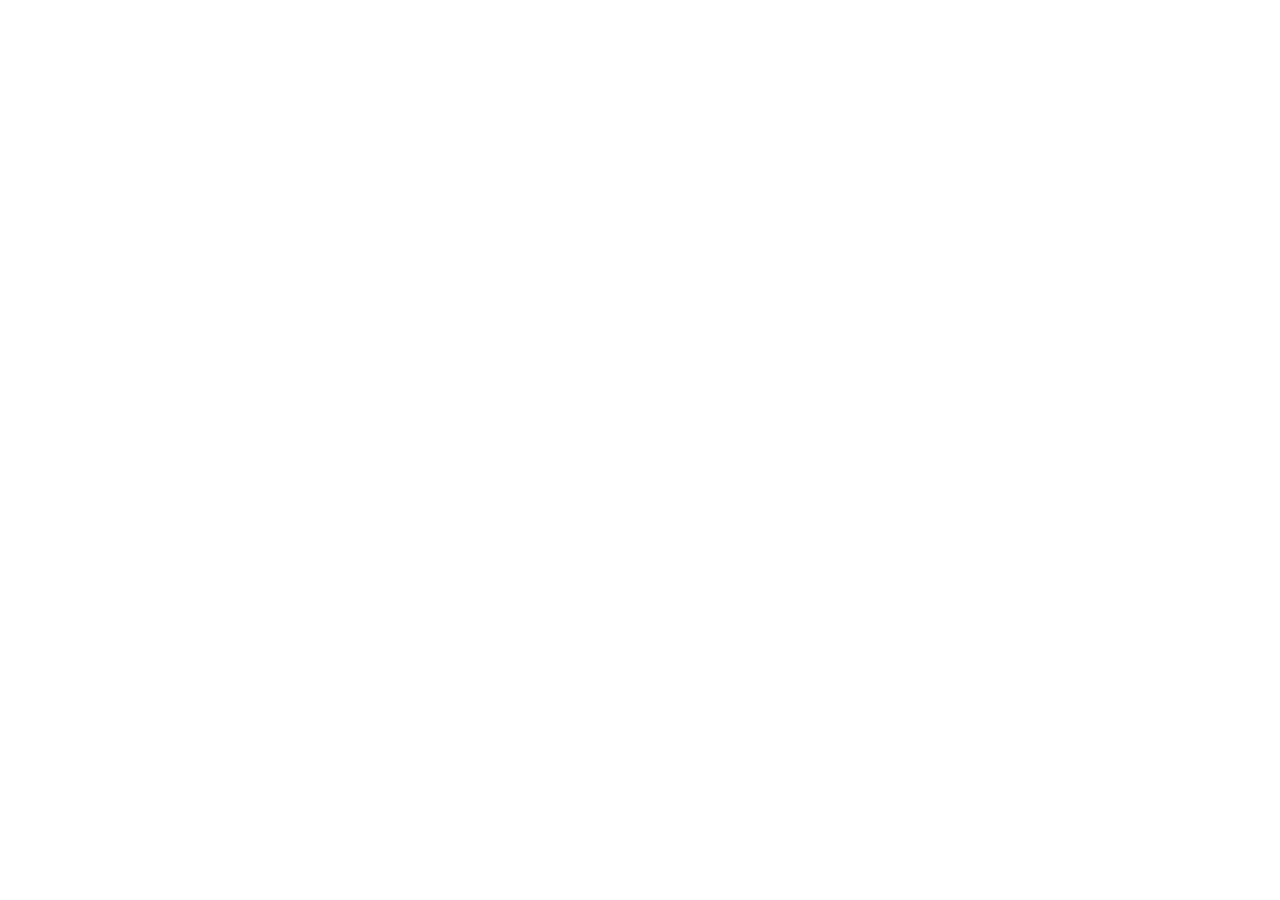
==== about.html @ f9c82084 "Initial commit" ====
<!DOCTYPE html>
<html lang="en">
<head>
    <meta charset="UTF-8">
    <meta name="viewport" content="width=device-width, initial-scale=1.0">
    <title>Document</title>
</head>
<body>

</body>
</html>
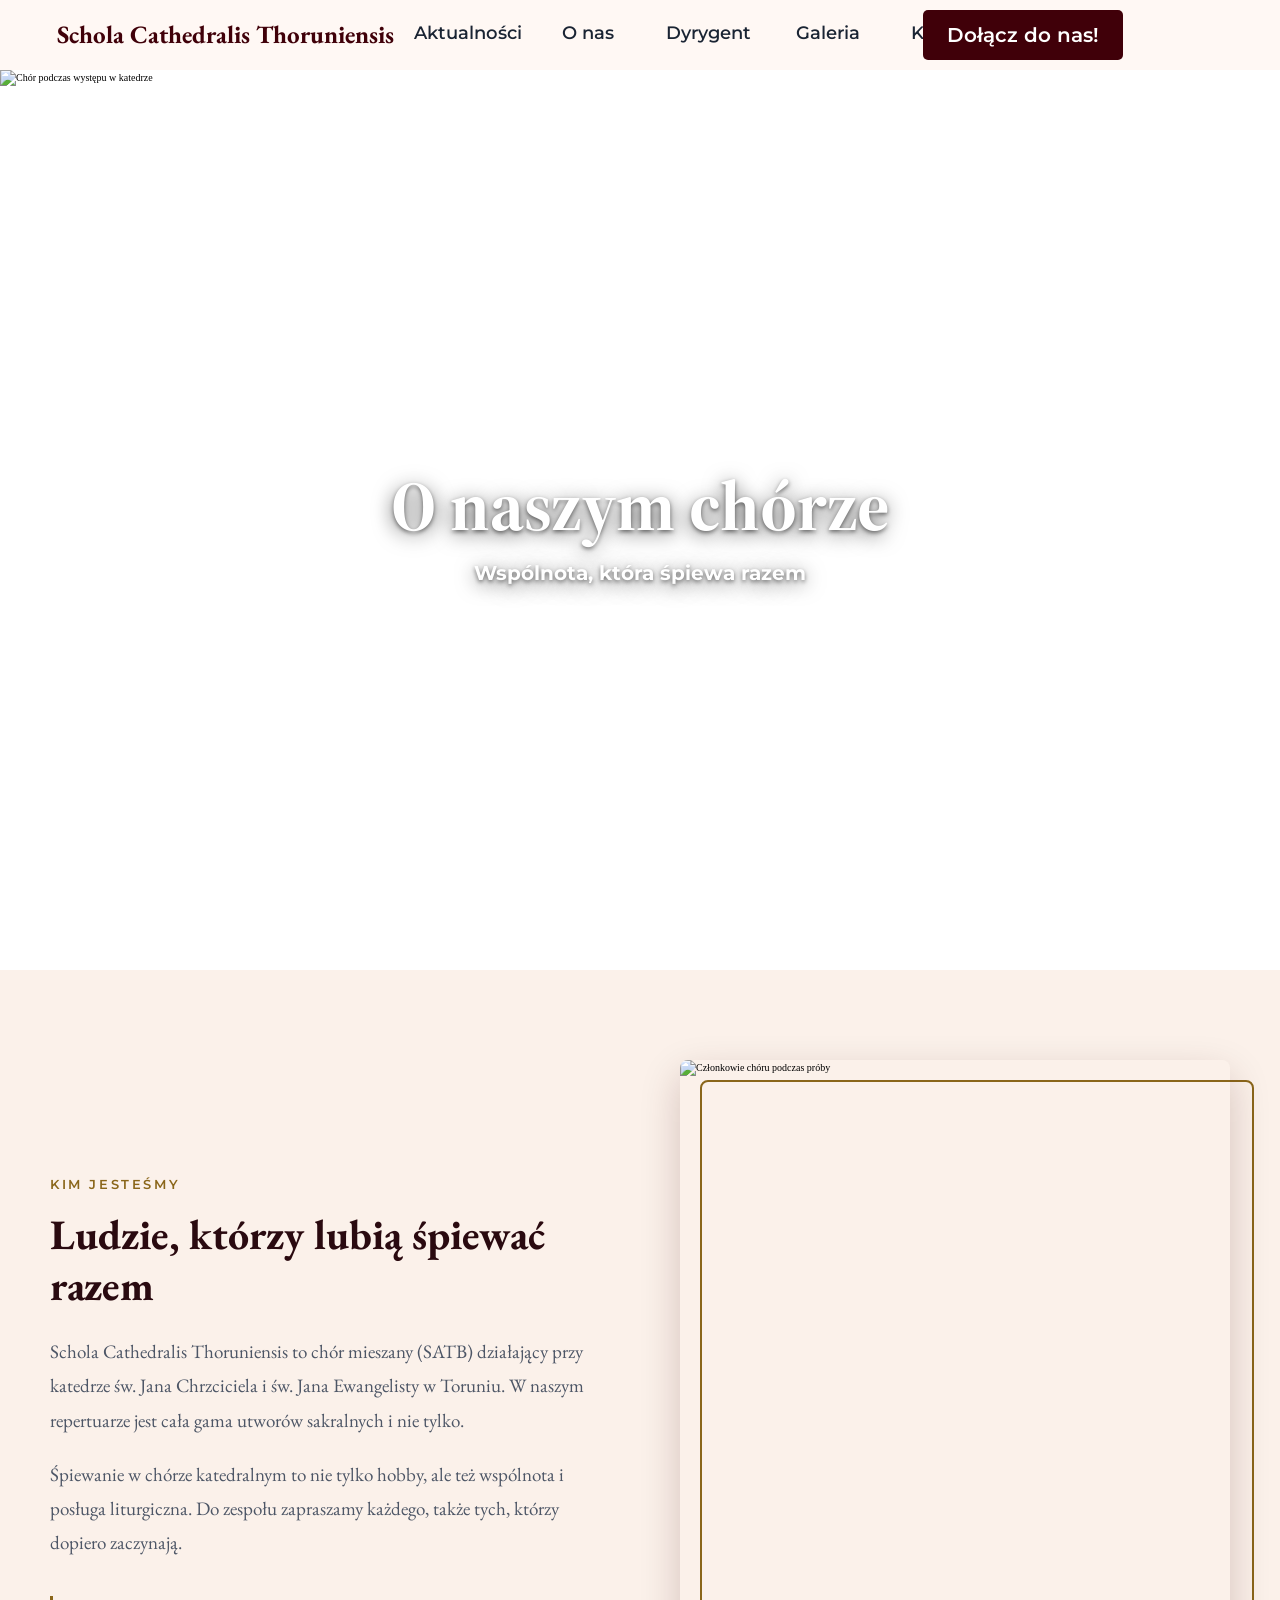
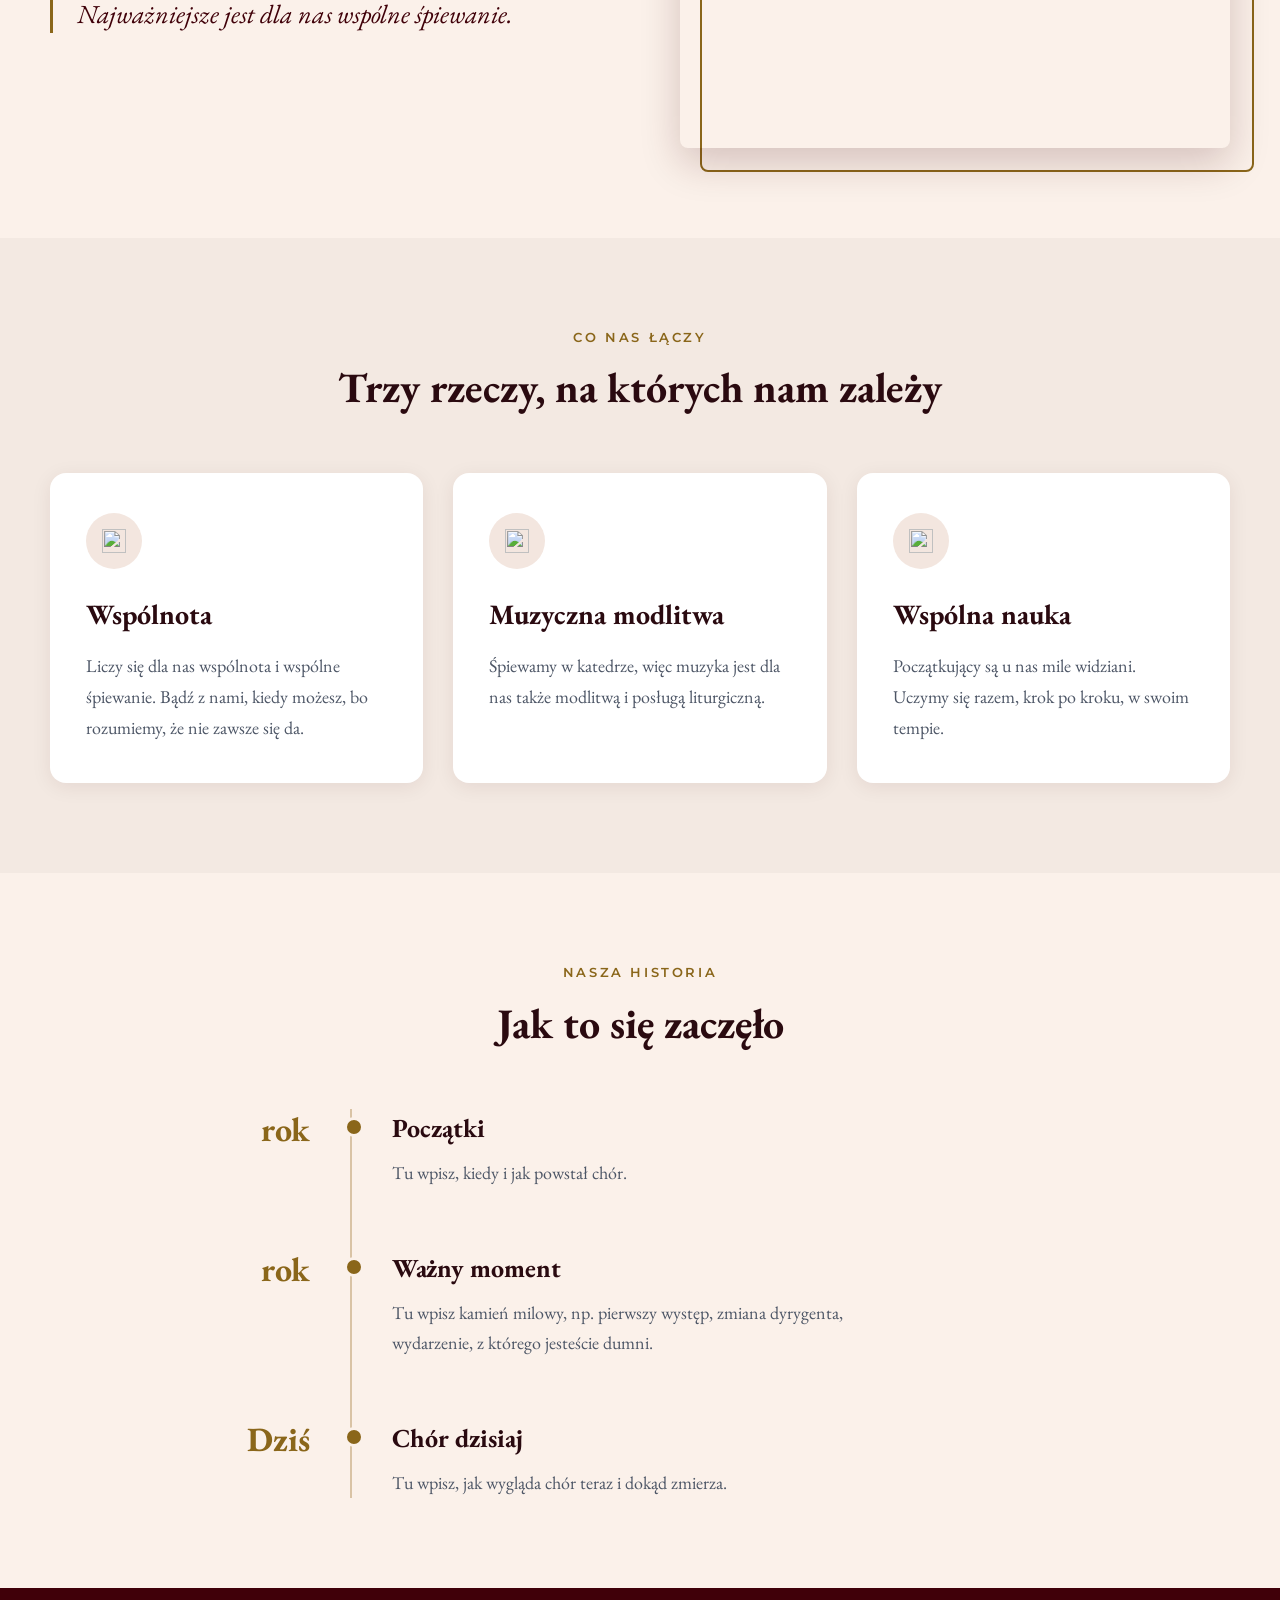
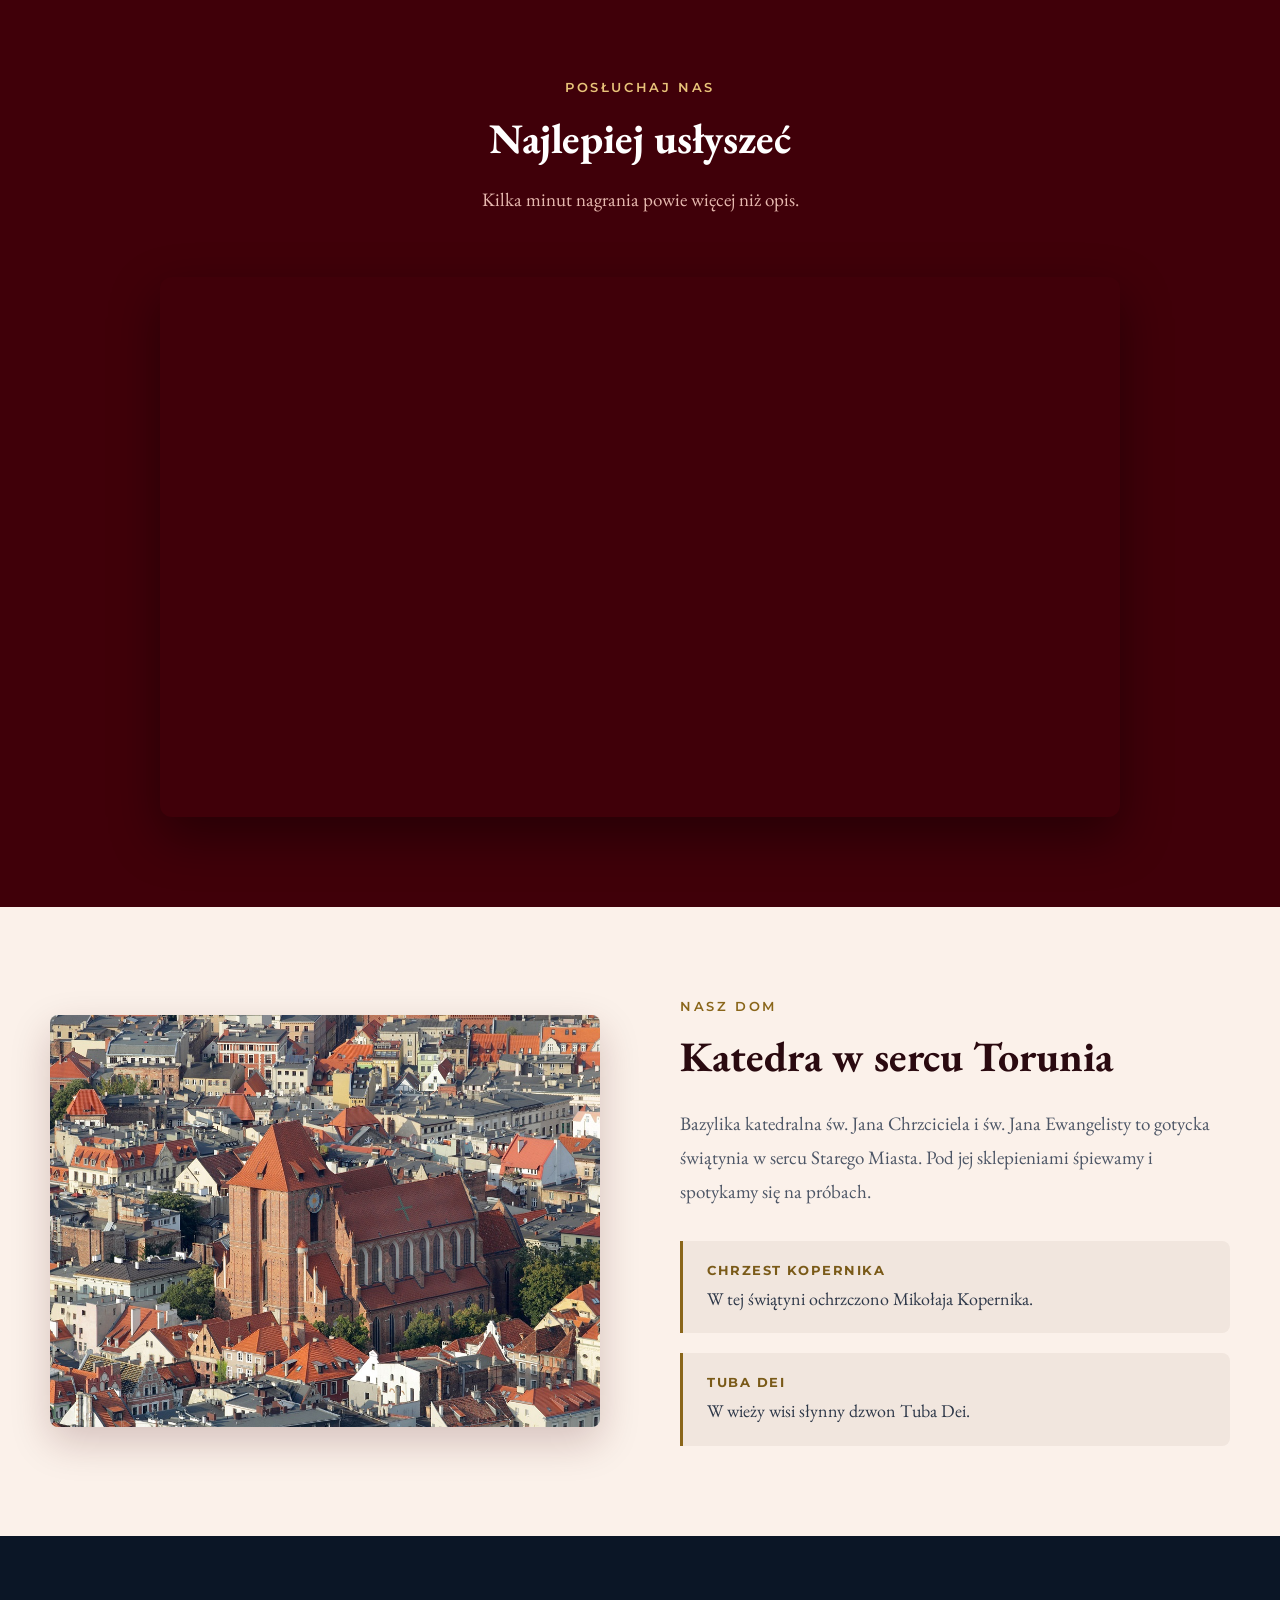
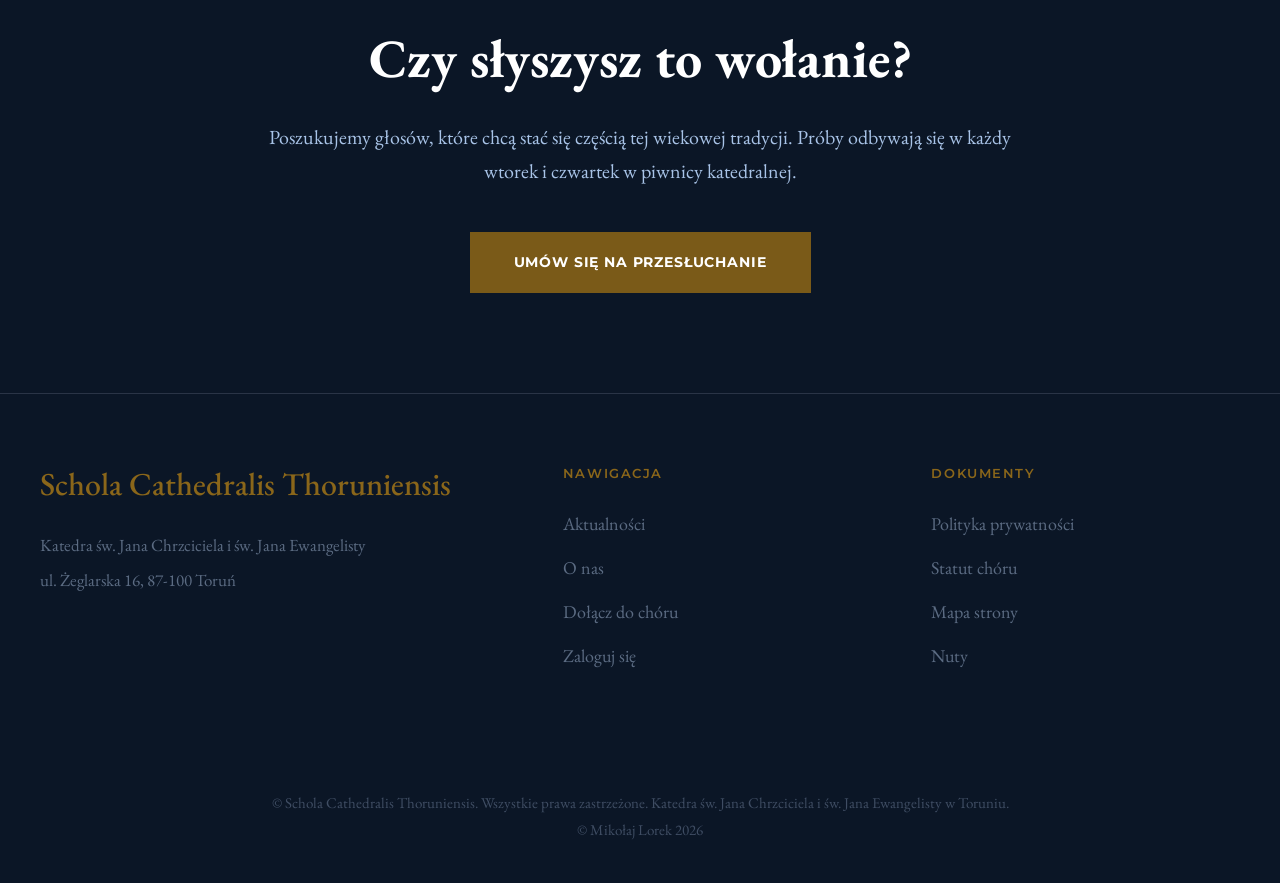
==== commit ccf44e34: "Created a concept for About us subpage" ====
--- a/about.html
+++ b/about.html
@@ -3,9 +3,202 @@
 <head>
     <meta charset="UTF-8">
     <meta name="viewport" content="width=device-width, initial-scale=1.0">
-    <title>Document</title>
+    <title>Chór Schola Cathedralis Thoruniensis - O nas</title>
+    <link rel="preconnect" href="https://fonts.googleapis.com">
+    <link rel="preconnect" href="https://fonts.gstatic.com" crossorigin>
+    <link href="https://fonts.googleapis.com/css2?family=EB+Garamond:ital,wght@0,400..800;1,400..800&display=swap" rel="stylesheet">
+    <link rel="preconnect" href="https://fonts.googleapis.com">
+    <link rel="preconnect" href="https://fonts.gstatic.com" crossorigin>
+    <link href="https://fonts.googleapis.com/css2?family=EB+Garamond:ital,wght@0,400..800;1,400..800&family=Montserrat:ital,wght@0,100..900;1,100..900&display=swap" rel="stylesheet">
+    <link rel="preconnect" href="https://fonts.googleapis.com">
+    <link rel="preconnect" href="https://fonts.gstatic.com" crossorigin>
+    <link href="https://fonts.googleapis.com/css2?family=EB+Garamond:ital,wght@0,400..800;1,400..800&family=Montserrat:ital,wght@0,100..900;1,100..900&family=Source+Serif+4:ital,opsz,wght@0,8..60,200..900;1,8..60,200..900&display=swap" rel="stylesheet">
+    <link rel="stylesheet" href="assets/css/base/reset.css">
+    <link rel="stylesheet" href="assets/css/components/header.css">
+    <link rel="stylesheet" href="assets/css/pages/main.css">
+    <link rel="stylesheet" href="assets/css/layout/container.css">
+    <link rel="stylesheet" href="assets/css/components/footer.css">
+    <link rel="stylesheet" href="assets/css/pages/about.css">
 </head>
 <body>
-
+    <header>
+        <nav>
+            <div class="logo">
+                <h2><a href="index.html">Schola Cathedralis Thoruniensis</a></h2>
+            </div>
+            <button class="burger" aria-label="Otwórz menu" aria-expanded="false" aria-controls="nav-menu">
+                <span></span>
+                <span></span>
+                <span></span>
+            </button>
+            <div class="nav-menu" id="nav-menu">
+                <ul>
+                    <li><a href="aktualnosci.html">Aktualności</a></li>
+                    <li><a href="about.html">O nas</a></li>
+                    <li><a href="dyrygent.html">Dyrygent</a></li>
+                    <li><a href="galeria.html">Galeria</a></li>
+                    <li><a href="kontakt.html">Kontakt</a></li>
+                </ul>
+                <a href="dolacz.html" class="primary">Dołącz do nas!</a>
+            </div>
+        </nav>
+    </header>
+    <main>
+    <!-- HERO: ta sama struktura co .cta na innych podstronach, tylko statyczne zdjęcie (lżejsza strona) -->
+    <section class="cta">
+        <div class="cta-img">
+            <img src="assets/images/o-nas.jpg" alt="Chór podczas występu w katedrze">
+        </div>
+        <div class="hero-title">
+            <h1>O naszym chórze</h1>
+            <h2>Wspólnota, która śpiewa razem</h2>
+        </div>
+    </section>
+
+    <!-- 1. KIM JESTEŚMY -->
+    <section class="choir-intro">
+        <div class="choir-intro-text">
+            <span class="choir-label">Kim jesteśmy</span>
+            <h2 class="choir-title">Ludzie, którzy lubią śpiewać razem</h2>
+            <p>Schola Cathedralis Thoruniensis to chór mieszany (SATB) działający przy katedrze św. Jana Chrzciciela i św. Jana Ewangelisty w Toruniu. W naszym repertuarze jest cała gama utworów sakralnych i nie tylko.</p>
+            <p>Śpiewanie w chórze katedralnym to nie tylko hobby, ale też wspólnota i posługa liturgiczna. Do zespołu zapraszamy każdego, także tych, którzy dopiero zaczynają.</p>
+            <blockquote class="choir-quote">Najważniejsze jest dla nas wspólne śpiewanie.</blockquote>
+        </div>
+        <div class="choir-intro-photo">
+            <img src="assets/images/chor.jpg" alt="Członkowie chóru podczas próby">
+        </div>
+    </section>
+
+    <!-- 2. CO NAS ŁĄCZY -->
+    <section class="choir-values">
+        <div class="choir-header">
+            <span class="choir-label">Co nas łączy</span>
+            <h2 class="choir-title">Trzy rzeczy, na których nam zależy</h2>
+        </div>
+        <div class="choir-values-cards">
+            <article class="choir-value">
+                <div class="choir-value-icon"><img src="#" alt=""></div> <!-- ikona: ludzie -->
+                <h3>Wspólnota</h3>
+                <p>Liczy się dla nas wspólnota i wspólne śpiewanie. Bądź z nami, kiedy możesz, bo rozumiemy, że nie zawsze się da.</p>
+            </article>
+            <article class="choir-value">
+                <div class="choir-value-icon"><img src="#" alt=""></div> <!-- ikona: nuta -->
+                <h3>Muzyczna modlitwa</h3>
+                <p>Śpiewamy w katedrze, więc muzyka jest dla nas także modlitwą i posługą liturgiczną.</p>
+            </article>
+            <article class="choir-value">
+                <div class="choir-value-icon"><img src="#" alt=""></div> <!-- ikona: książka -->
+                <h3>Wspólna nauka</h3>
+                <p>Początkujący są u nas mile widziani. Uczymy się razem, krok po kroku, w swoim tempie.</p>
+            </article>
+        </div>
+    </section>
+
+    <!-- 3. HISTORIA (treść do uzupełnienia z dyrygentem) -->
+    <section class="choir-history">
+        <div class="choir-header">
+            <span class="choir-label">Nasza historia</span>
+            <h2 class="choir-title">Jak to się zaczęło</h2>
+        </div>
+        <div class="choir-timeline">
+            <div class="choir-timeline-item">
+                <span class="choir-timeline-year">rok</span>
+                <div class="choir-timeline-body">
+                    <h3>Początki</h3>
+                    <p>Tu wpisz, kiedy i jak powstał chór.</p>
+                </div>
+            </div>
+            <div class="choir-timeline-item">
+                <span class="choir-timeline-year">rok</span>
+                <div class="choir-timeline-body">
+                    <h3>Ważny moment</h3>
+                    <p>Tu wpisz kamień milowy, np. pierwszy występ, zmiana dyrygenta, wydarzenie, z którego jesteście dumni.</p>
+                </div>
+            </div>
+            <div class="choir-timeline-item">
+                <span class="choir-timeline-year">Dziś</span>
+                <div class="choir-timeline-body">
+                    <h3>Chór dzisiaj</h3>
+                    <p>Tu wpisz, jak wygląda chór teraz i dokąd zmierza.</p>
+                </div>
+            </div>
+        </div>
+    </section>
+
+    <!-- 4. POSŁUCHAJ NAS -->
+    <section class="choir-listen">
+        <div class="choir-header">
+            <span class="choir-label">Posłuchaj nas</span>
+            <h2 class="choir-title">Najlepiej usłyszeć</h2>
+            <p class="choir-lead">Kilka minut nagrania powie więcej niż opis.</p>
+        </div>
+        <div class="choir-video">
+            <!-- podmień VIDEO_ID na identyfikator filmu z YouTube -->
+            <iframe src="https://www.youtube-nocookie.com/embed/VIDEO_ID" title="Nagranie chóru" loading="lazy" allowfullscreen></iframe>
+        </div>
+    </section>
+
+    <!-- 5. NASZ DOM: KATEDRA -->
+    <section class="choir-cathedral">
+        <div class="choir-cathedral-photo">
+            <img src="assets/images/katedra.jpg" alt="Katedra św. Jana Chrzciciela i św. Jana Ewangelisty w Toruniu">
+        </div>
+        <div class="choir-cathedral-text">
+            <span class="choir-label">Nasz dom</span>
+            <h2 class="choir-title">Katedra w sercu Torunia</h2>
+            <p>Bazylika katedralna św. Jana Chrzciciela i św. Jana Ewangelisty to gotycka świątynia w sercu Starego Miasta. Pod jej sklepieniami śpiewamy i spotykamy się na próbach.</p>
+            <ul class="choir-facts">
+                <li>
+                    <strong>Chrzest Kopernika</strong>
+                    <span>W tej świątyni ochrzczono Mikołaja Kopernika.</span>
+                </li>
+                <li>
+                    <strong>Tuba Dei</strong>
+                    <span>W wieży wisi słynny dzwon Tuba Dei.</span>
+                </li>
+            </ul>
+        </div>
+    </section>
+</main>
+
+    <footer>
+        <div class="footer-container">
+            <div class="footer-cta">
+                <h2>Czy słyszysz to wołanie?</h2>
+                <p>Poszukujemy głosów, które chcą stać się częścią tej wiekowej tradycji. Próby odbywają się w każdy wtorek i czwartek w piwnicy katedralnej.</p>
+                <button class="secondary">Umów się na przesłuchanie</button>
+            </div>
+            <div class="footer-nav">
+                <div class="footer-nav-info">
+                    <h3>Schola Cathedralis Thoruniensis</h3>
+                    <p>Katedra św. Jana Chrzciciela i św. Jana Ewangelisty</p>
+                    <p>ul. Żeglarska 16, 87-100 Toruń</p>
+                </div>
+                <div class="footer-nav-main">
+                    <h4>Nawigacja</h4>
+                    <ul>
+                        <li><a href="#">Aktualności</a></li>
+                        <li><a href="#">O nas</a></li>
+                        <li><a href="#">Dołącz do chóru</a></li>
+                        <li><a href="#">Zaloguj się</a></li>
+                    </ul>
+                </div>
+                <div class="footer-nav-documents">
+                    <h4>Dokumenty</h4>
+                    <ul>
+                        <li><a href="#">Polityka prywatności</a></li>
+                        <li><a href="#">Statut chóru</a></li>
+                        <li><a href="#">Mapa strony</a></li>
+                        <li><a href="#">Nuty</a></li>
+                    </ul>
+                </div>
+            </div>
+            <div class="footer-copyrights">
+                <p>&copy; Schola Cathedralis Thoruniensis. Wszystkie prawa zastrzeżone. Katedra św. Jana Chrzciciela i św. Jana Ewangelisty w Toruniu.</p>
+                <p>&copy; Mikołaj Lorek 2026</p>
+            </div>
+        </div>
+    </footer>
+    <script src="assets/js/nav-menu.js"></script>
 </body>
 </html>
--- a/assets/css/components/header.css
+++ b/assets/css/components/header.css
@@ -0,0 +1,189 @@
+nav {
+    background-color: #FFF8F4;
+    height: 7rem;
+    width: 100%;
+    display: flex;
+    flex-direction: row;
+    align-items: center;
+    justify-content: space-around;
+    padding: 0 5rem;
+}
+
+.logo h2 a {
+    font-size: 2.5rem;
+    color: #400009;
+    font-family: 'EB Garamond';
+}
+
+nav ul {
+    display: flex;
+    width: 60rem;
+    height: 100%;
+    align-items: center;
+    justify-content: space-around;
+}
+
+nav ul li {
+    display: flex;
+    width: 12rem;
+    height: 100%;
+    align-items: center;
+    justify-content: center;
+}
+
+nav ul li a {
+    position: relative;
+    color: #1a2433;
+    font-family: 'Montserrat';
+    font-size: 1.8rem;
+    font-weight: 550;
+    padding-bottom: 0.4rem;
+}
+
+nav ul li a::after {
+    content: '';
+    position: absolute;
+    bottom: 0;
+    left: 0;
+    width: 100%;
+    height: 1px;
+    background-color: #400009;
+    transform: scaleX(0);
+    transform-origin: left;
+    transition: transform 0.3s ease-in-out;
+}
+
+nav ul li a:hover {
+    font-weight: 600;
+    color: #400009;
+}
+
+nav ul li a:hover::after {
+    transform: scaleX(1);
+}
+
+.primary {
+    display: flex;
+    justify-content: center;
+    align-items: center;
+    position: relative;
+    width: 20rem;
+    height: 5rem;
+    right: 10rem;
+    font-family: 'Montserrat';
+    font-size: 2rem;
+    font-weight: 600;
+    color: #fff;
+    background-color: #400009;
+    border: none;
+    border-radius: 0.5rem;
+    cursor: pointer;
+}
+
+.primary:hover {
+    background-color: #650717;
+    transition: 0.1s ease-in-out;
+}
+
+.nav-menu {
+    display: contents;
+}
+
+.burger {
+    display: none;
+}
+
+@media (max-width: 1024px) {
+    nav {
+        position: relative;
+        z-index: 10;
+        justify-content: space-between;
+        padding: 0 3rem;
+    }
+
+    .burger {
+        display: block;
+        position: relative;
+        width: 4.4rem;
+        height: 4.4rem;
+        background: none;
+        border: none;
+        cursor: pointer;
+    }
+
+    .burger:focus-visible {
+        outline: 2px solid #400009;
+        outline-offset: 2px;
+    }
+
+    .burger span {
+        position: absolute;
+        top: 50%;
+        left: 50%;
+        width: 2.8rem;
+        height: 0.25rem;
+        margin: -0.125rem 0 0 -1.4rem;
+        background-color: #400009;
+        border-radius: 0.2rem;
+    }
+
+    .burger span:nth-child(1) {
+        transform: translateY(-0.9rem);
+    }
+
+    .burger span:nth-child(3) {
+        transform: translateY(0.9rem);
+    }
+
+    .nav-menu {
+        display: flex;
+        flex-direction: column;
+        align-items: center;
+        position: absolute;
+        top: 100%;
+        left: 0;
+        width: 100%;
+        height: 0;
+        overflow: hidden;
+        background-color: #FFF8F4;
+    }
+
+    .nav-menu::after {
+        content: '';
+        flex: none;
+        height: 4rem;
+    }
+
+    .nav-menu ul {
+        flex-shrink: 0;
+        flex-direction: column;
+        width: 100%;
+        height: auto;
+        padding-top: 1rem;
+    }
+
+    .nav-menu ul li {
+        width: 100%;
+        height: 6rem;
+    }
+
+    .nav-menu ul li a {
+        font-size: 2.2rem;
+    }
+
+    .nav-menu .primary {
+        flex-shrink: 0;
+        right: 0;
+        margin-top: 1.5rem;
+    }
+}
+
+@media (max-width: 520px) {
+    nav {
+        padding: 0 2rem;
+    }
+
+    .logo h2 a {
+        font-size: 1.9rem;
+    }
+}
--- a/assets/css/pages/main.css
+++ b/assets/css/pages/main.css
@@ -0,0 +1,211 @@
+.cta {
+    position: relative;
+    margin: 0;
+    height: 100vh;
+    width: 100vw;
+}
+
+.cta-img {
+    position: relative;
+    width: 100%;
+    height: 100%;
+}
+
+.cta-img img {
+    width: 100%;
+    height: 100%;
+    object-fit: cover;
+    object-position: center;
+    display: block;
+}
+
+.cta-img video {
+    display: block;
+    width: 100%;
+    height: 100%;
+    object-fit: cover;
+    pointer-events: none;
+}
+
+.hero-title {
+    position: absolute;
+    inset: 0;
+    display: flex;
+    flex-direction: column;
+    align-items: center;
+    justify-content: center;
+    text-align: center;
+    padding: 0 10rem;
+    z-index: 2;
+    color: #fff;
+}
+
+.hero-title h1,
+.hero-title h2 {
+    text-shadow: 0 2px 4px rgba(0, 0, 0, 0.5), 0 4px 20px rgba(0, 0, 0, 0.6);
+}
+
+.hero-title h1 {
+    font-size: 7rem;
+    font-weight: bold;
+    font-family: 'Source Serif 4';
+}
+
+.hero-title h2 {
+    font-family: 'Montserrat';
+    font-size: 2rem;
+}
+
+.about-short {
+    display: flex;
+    flex-direction: row;
+    padding: 5rem;
+    gap: 6rem;
+    background-color: #d5d1cf;
+    background-image: url("https://www.transparenttextures.com/patterns/paper-3.png");
+}
+
+.about-container-one {
+    display: flex;
+    flex-direction: column;
+    flex: 1;
+}
+
+.about-container-two {
+    display: flex;
+    flex-direction: column;
+    flex: 1;
+    align-items: center;
+}
+
+.about h2 {
+    font-family: 'Source Serif 4', serif;
+    font-size: 4rem;
+    color: #400009;
+    margin-bottom: 0.8rem;
+    border-bottom: 2px solid #b08d4f;
+    display: inline-block;
+}
+
+.about p {
+    font-family: 'Montserrat', sans-serif;
+    font-size: 1.5rem;
+    line-height: 1.8;
+    color: #3a3530;
+    margin-top: 2rem;
+}
+
+.about p::first-letter {
+    font-family: 'Source Serif 4', serif;
+    font-size: 6rem;
+    font-weight: bold;
+    color: #400009;
+    float: left;
+    line-height: 0.8;
+    margin-right: 0.8rem;
+    margin-top: 0.5rem;
+}
+
+.card-box {
+    display: grid;
+    grid-template-columns: 1fr 1fr;
+    gap: 2rem;
+    margin-top: 3rem;
+}
+
+.card {
+    background-color: #fbf1e7;
+    padding: 3rem;
+    border-radius: 1.6rem;
+    box-shadow: 0 0.4rem 2rem rgba(64, 0, 9, 0.08);
+}
+
+.card img {
+    width: 3rem;
+    height: 3rem;
+    margin-bottom: 1.5rem;
+    filter: brightness(0) saturate(100%) invert(58%) sepia(24%) saturate(660%) hue-rotate(9deg) brightness(92%) contrast(88%);
+}
+
+.card h4 {
+    font-family: 'Source Serif 4', serif;
+    font-size: 1.8rem;
+    color: #400009;
+    margin-bottom: 1rem;
+}
+
+.card p {
+    font-family: 'Montserrat', sans-serif;
+    font-size: 1.4rem;
+    line-height: 1.6;
+    color: #3a3530;
+}
+
+.about-image {
+    position: relative;
+    border: 1px #3a0508 solid;
+    width: 50rem;
+}
+
+.about-image img {
+    display: block;
+    width: 100%;
+    aspect-ratio: 4 / 5;
+    object-fit: cover;
+}
+
+.about-quote {
+    padding: 1.25rem 1.5rem;
+    background-color: #3a0508;
+    color: #fff;
+    width: 50rem;
+}
+
+.about-quote h3 {
+    margin: 0 0 0.75rem;
+    font-family: "Playfair Display", Georgia, serif;
+    font-size: 1.1rem;
+    font-style: italic;
+    font-weight: 600;
+    line-height: 1.4;
+}
+
+.about-quote p {
+    margin: 0;
+    font-size: 0.7rem;
+    font-weight: 700;
+    letter-spacing: 0.05em;
+    text-align: right;
+}
+
+@media (max-width: 1024px) {
+    .about-short {
+        flex-direction: column;
+        padding: 1rem;
+    }
+
+    .card-box {
+        display: flex;
+        flex-direction: column;
+    }
+
+    .about-image {
+        width: 100%;
+    }
+
+    .about-quote {
+        width: 100%;
+    }
+
+    .hero-title {
+        padding: 0 1rem;
+    }
+
+    .hero-title h1 {
+        font-size: 3rem;
+    }
+
+    .hero-title h2 {
+        font-size: 1.5rem;
+    }
+}
--- a/assets/css/layout/container.css
+++ b/assets/css/layout/container.css
@@ -0,0 +1,7 @@
+.main-container {
+    margin: 0 10rem;
+}
+
+.secondary-container {
+    margin: 0;
+}
--- a/assets/css/components/footer.css
+++ b/assets/css/components/footer.css
@@ -0,0 +1,188 @@
+footer {
+    background-color: #0b1626;
+    font-family: "EB Garamond", Georgia, serif;
+}
+
+.footer-container {
+    width: 100%;
+}
+
+
+
+.footer-cta {
+    max-width: 82rem;
+    margin: 0 auto;
+    padding: 9rem 3rem 10rem;
+    text-align: center;
+}
+
+.footer-cta h2 {
+    margin-bottom: 3rem;
+    font-family: "EB Garamond", Georgia, serif;
+    font-size: 5.4rem;
+    font-weight: 700;
+    line-height: 1.2;
+    color: #ffffff;
+}
+
+.footer-cta p {
+    margin-bottom: 4.4rem;
+    font-family: "EB Garamond", Georgia, serif;
+    font-size: 2rem;
+    line-height: 1.7;
+    color: #a9c4e8;
+}
+
+.footer-cta button {
+    padding: 2rem 4.4rem;
+    border: none;
+    background-color: #7a5a18;
+    font-family: "Montserrat", sans-serif;
+    font-size: 1.4rem;
+    font-weight: 700;
+    letter-spacing: 0.06em;
+    text-transform: uppercase;
+    color: #ffffff;
+    cursor: pointer;
+    transition: background-color 0.2s ease;
+}
+
+.footer-cta button:hover {
+    background-color: #946c1c;
+}
+
+.footer-cta button:focus-visible {
+    outline: 2px solid #a9c4e8;
+    outline-offset: 3px;
+}
+
+.footer-nav {
+    display: flex;
+    gap: 6rem;
+    padding: 7rem max(4rem, calc((100% - 1280px) / 2)) 9rem;
+    border-top: 1px solid #2a3446;
+}
+
+.footer-nav-info {
+    flex: 1.5;
+}
+
+.footer-nav-main,
+.footer-nav-documents {
+    flex: 1;
+}
+
+.footer-nav-info h3 {
+    margin-bottom: 2.6rem;
+    font-family: "EB Garamond", Georgia, serif;
+    font-size: 3.2rem;
+    font-weight: 500;
+    line-height: 1.3;
+    color: #8a661a;
+}
+
+.footer-nav-info p {
+    margin-bottom: 0.8rem;
+    max-width: 36rem;
+    font-family: "EB Garamond", Georgia, serif;
+    font-size: 1.7rem;
+    line-height: 1.6;
+    color: #5b6b82;
+}
+
+.footer-nav-info p:last-child {
+    max-width: none;
+}
+
+.footer-nav-main h4,
+.footer-nav-documents h4 {
+    margin-bottom: 2.6rem;
+    font-family: "Montserrat", sans-serif;
+    font-size: 1.3rem;
+    font-weight: 600;
+    letter-spacing: 0.12em;
+    text-transform: uppercase;
+    color: #8a661a;
+}
+
+.footer-nav ul {
+    list-style: none;
+}
+
+.footer-nav li + li {
+    margin-top: 1.7rem;
+}
+
+.footer-nav a {
+    font-family: "EB Garamond", Georgia, serif;
+    font-size: 1.8rem;
+    color: #5b6b82;
+    text-decoration: none;
+    transition: color 0.2s ease;
+}
+
+.footer-nav a:hover,
+.footer-nav a:focus-visible {
+    color: #a9c4e8;
+}
+
+.footer-copyrights {
+    padding: 3rem 4rem 4rem;
+    text-align: center;
+}
+
+.footer-copyrights p {
+    font-family: "EB Garamond", Georgia, serif;
+    font-size: 1.5rem;
+    line-height: 1.8;
+    color: #3f4d63;
+}
+
+@media (max-width: 900px) {
+    .footer-cta h2 {
+        font-size: 4.2rem;
+    }
+
+    .footer-nav {
+        flex-wrap: wrap;
+        gap: 5rem 4rem;
+    }
+
+    .footer-nav-info {
+        flex: 1 1 100%;
+    }
+
+    .footer-nav-info p {
+        max-width: none;
+    }
+}
+
+@media (max-width: 520px) {
+    .footer-cta {
+        padding: 6rem 2.4rem 7rem;
+    }
+
+    .footer-cta h2 {
+        font-size: 3.6rem;
+    }
+
+    .footer-cta p {
+        font-size: 1.8rem;
+    }
+
+    .footer-nav {
+        flex-direction: column;
+        flex-wrap: nowrap;
+        padding: 5rem 2.4rem 6rem;
+    }
+
+    .footer-nav-info,
+    .footer-nav-main,
+    .footer-nav-documents {
+        flex: none;
+    }
+
+    .footer-copyrights {
+        padding: 2.4rem 2.4rem 3.6rem;
+    }
+}
--- a/assets/css/pages/about.css
+++ b/assets/css/pages/about.css
@@ -0,0 +1,441 @@
+/* ==========================================================================
+   PODSTRONA O NAS – prefiks .choir-*
+   (prefiks celowo inny niż .about-*, które masz już na stronie głównej)
+   Hero korzysta z istniejących stylów .cta.
+   1rem = 10px, rozmiar tekstu podany na każdym elemencie (reset)
+   ========================================================================== */
+
+
+/* ==========================================================================
+   WSPÓLNE ELEMENTY
+   ========================================================================== */
+
+.choir-label {
+    display: block;
+    margin-bottom: 1.6rem;
+    font-family: 'Montserrat';
+    font-size: 1.3rem;
+    font-weight: 600;
+    letter-spacing: 0.2em;
+    text-transform: uppercase;
+    color: #8a661a;
+}
+
+.choir-title {
+    margin-bottom: 2.4rem;
+    font-family: 'EB Garamond';
+    font-size: 4.2rem;
+    font-weight: 700;
+    line-height: 1.2;
+    color: #2a0a10;
+}
+
+.choir-header {
+    max-width: 70rem;
+    margin: 0 auto 6rem;
+    text-align: center;
+}
+
+.choir-header .choir-title {
+    margin-bottom: 0;
+}
+
+.choir-lead {
+    margin-top: 2rem;
+    font-family: 'EB Garamond';
+    font-size: 1.9rem;
+    line-height: 1.7;
+    color: #4d5666;
+}
+
+
+/* ==========================================================================
+   1. KIM JESTEŚMY
+   ========================================================================== */
+
+.choir-intro {
+    display: flex;
+    flex-direction: row;
+    align-items: center;
+    gap: 8rem;
+    padding: 9rem max(5rem, calc((100% - 1200px) / 2));
+    background-color: #FBF1EA;
+}
+
+.choir-intro-text {
+    flex: 1;
+}
+
+.choir-intro-text p {
+    font-family: 'EB Garamond';
+    font-size: 1.9rem;
+    line-height: 1.8;
+    color: #4d5666;
+}
+
+.choir-intro-text p + p {
+    margin-top: 2rem;
+}
+
+.choir-quote {
+    margin-top: 3.6rem;
+    padding-left: 2.4rem;
+    border-left: 3px solid #8a661a;
+    font-family: 'EB Garamond';
+    font-size: 2.6rem;
+    font-style: italic;
+    line-height: 1.4;
+    color: #400009;
+}
+
+.choir-intro-photo {
+    position: relative;
+    z-index: 0;
+    flex: 1;
+}
+
+/* złota ramka przesunięta za zdjęcie */
+.choir-intro-photo::after {
+    content: '';
+    position: absolute;
+    top: 2rem;
+    left: 2rem;
+    z-index: -1;
+    width: 100%;
+    height: 100%;
+    border: 2px solid #8a661a;
+    border-radius: 0.8rem;
+}
+
+.choir-intro-photo img {
+    display: block;
+    width: 100%;
+    aspect-ratio: 4 / 5;
+    object-fit: cover;
+    /* object-position: 50% 30%; */
+    border-radius: 0.8rem;
+    box-shadow: 0 1.5rem 4rem rgba(64, 0, 9, 0.2);
+}
+
+
+/* ==========================================================================
+   2. CO NAS ŁĄCZY
+   ========================================================================== */
+
+.choir-values {
+    padding: 9rem max(5rem, calc((100% - 1200px) / 2));
+    background-color: #F3E9E2;
+}
+
+.choir-values-cards {
+    display: flex;
+    flex-direction: row;
+    gap: 3rem;
+}
+
+.choir-value {
+    flex: 1;
+    padding: 4rem 3.6rem;
+    background-color: #ffffff;
+    border-radius: 1.6rem;
+    box-shadow: 0 0.4rem 2rem rgba(64, 0, 9, 0.08);
+}
+
+.choir-value-icon {
+    display: flex;
+    justify-content: center;
+    align-items: center;
+    width: 5.6rem;
+    height: 5.6rem;
+    margin-bottom: 2.4rem;
+    background-color: #F3E6DF;
+    border-radius: 50%;
+}
+
+.choir-value-icon img {
+    width: 2.4rem;
+    height: 2.4rem;
+    object-fit: contain;
+}
+
+.choir-value h3 {
+    margin-bottom: 1.6rem;
+    font-family: 'EB Garamond';
+    font-size: 2.8rem;
+    font-weight: 700;
+    color: #2a0a10;
+}
+
+.choir-value p {
+    font-family: 'EB Garamond';
+    font-size: 1.8rem;
+    line-height: 1.7;
+    color: #4d5666;
+}
+
+
+/* ==========================================================================
+   3. HISTORIA (oś czasu)
+   ========================================================================== */
+
+.choir-history {
+    padding: 9rem max(5rem, calc((100% - 1200px) / 2));
+    background-color: #FBF1EA;
+}
+
+.choir-timeline {
+    display: flex;
+    flex-direction: column;
+    max-width: 90rem;
+    margin: 0 auto;
+}
+
+.choir-timeline-item {
+    display: flex;
+    flex-direction: row;
+}
+
+.choir-timeline-year {
+    flex: none;
+    width: 16rem;
+    padding-right: 4rem;
+    font-family: 'EB Garamond';
+    font-size: 3.4rem;
+    font-weight: 700;
+    line-height: 1.2;
+    text-align: right;
+    color: #8a661a;
+}
+
+/* pionowa linia to lewa krawędź treści, kropka leży na niej */
+.choir-timeline-body {
+    position: relative;
+    flex: 1;
+    padding: 0 0 6rem 4rem;
+    border-left: 2px solid #D9C3A5;
+}
+
+.choir-timeline-item:last-child .choir-timeline-body {
+    padding-bottom: 0;
+}
+
+.choir-timeline-body::before {
+    content: '';
+    position: absolute;
+    top: 0.8rem;
+    left: -0.8rem;
+    width: 1.4rem;
+    height: 1.4rem;
+    background-color: #8a661a;
+    border: 3px solid #FBF1EA;
+    border-radius: 50%;
+    box-sizing: content-box;
+}
+
+.choir-timeline-body h3 {
+    margin-bottom: 1rem;
+    font-family: 'EB Garamond';
+    font-size: 2.6rem;
+    font-weight: 700;
+    color: #2a0a10;
+}
+
+.choir-timeline-body p {
+    max-width: 52rem;
+    font-family: 'EB Garamond';
+    font-size: 1.8rem;
+    line-height: 1.7;
+    color: #4d5666;
+}
+
+
+/* ==========================================================================
+   4. POSŁUCHAJ NAS
+   ========================================================================== */
+
+.choir-listen {
+    padding: 9rem max(5rem, calc((100% - 1200px) / 2));
+    background-color: #400009;
+}
+
+.choir-listen .choir-label {
+    color: #E8C37A;
+}
+
+.choir-listen .choir-title {
+    color: #ffffff;
+}
+
+.choir-listen .choir-lead {
+    color: #E7B9B0;
+}
+
+.choir-video {
+    max-width: 96rem;
+    margin: 0 auto;
+    overflow: hidden;
+    border-radius: 1.2rem;
+    box-shadow: 0 2rem 5rem rgba(0, 0, 0, 0.4);
+}
+
+.choir-video iframe {
+    display: block;
+    width: 100%;
+    aspect-ratio: 16 / 9;
+    border: 0;
+}
+
+
+/* ==========================================================================
+   5. NASZ DOM: KATEDRA
+   ========================================================================== */
+
+.choir-cathedral {
+    display: flex;
+    flex-direction: row;
+    align-items: center;
+    gap: 8rem;
+    padding: 9rem max(5rem, calc((100% - 1200px) / 2));
+    background-color: #FBF1EA;
+}
+
+.choir-cathedral-photo {
+    flex: 1;
+}
+
+.choir-cathedral-photo img {
+    display: block;
+    width: 100%;
+    aspect-ratio: 4 / 3;
+    object-fit: cover;
+    /* object-position: 50% 40%; */
+    border-radius: 0.8rem;
+    box-shadow: 0 1.5rem 4rem rgba(64, 0, 9, 0.2);
+}
+
+.choir-cathedral-text {
+    flex: 1;
+}
+
+.choir-cathedral-text > p {
+    font-family: 'EB Garamond';
+    font-size: 1.9rem;
+    line-height: 1.8;
+    color: #4d5666;
+}
+
+.choir-facts {
+    display: flex;
+    flex-direction: column;
+    gap: 2rem;
+    margin-top: 3.2rem;
+    list-style: none;
+}
+
+.choir-facts li {
+    display: flex;
+    flex-direction: column;
+    gap: 0.4rem;
+    padding: 2rem 2.4rem;
+    background-color: #F1E6DE;
+    border-left: 3px solid #8a661a;
+    border-radius: 0 0.8rem 0.8rem 0;
+}
+
+.choir-facts strong {
+    font-family: 'Montserrat';
+    font-size: 1.3rem;
+    font-weight: 700;
+    letter-spacing: 0.12em;
+    text-transform: uppercase;
+    color: #7a5a18;
+}
+
+.choir-facts span {
+    font-family: 'EB Garamond';
+    font-size: 1.8rem;
+    line-height: 1.6;
+    color: #2d3748;
+}
+
+
+/* ==========================================================================
+   RESPONSYWNOŚĆ
+   ========================================================================== */
+
+@media (max-width: 1024px) {
+    .choir-intro,
+    .choir-cathedral {
+        flex-direction: column;
+        align-items: stretch;
+        gap: 6rem;
+        padding: 6rem 3rem;
+    }
+
+    /* na telefonie zdjęcie katedry ma być nad tekstem, tak jak w HTML */
+    .choir-intro-photo {
+        max-width: 50rem;
+        margin: 0 auto 2rem;
+    }
+
+    .choir-values,
+    .choir-history,
+    .choir-listen {
+        padding: 6rem 3rem;
+    }
+
+    .choir-header {
+        margin-bottom: 4rem;
+    }
+
+    .choir-values-cards {
+        flex-direction: column;
+    }
+
+    .choir-timeline-year {
+        width: 12rem;
+        font-size: 2.8rem;
+    }
+}
+
+@media (max-width: 600px) {
+    .choir-intro,
+    .choir-values,
+    .choir-history,
+    .choir-listen,
+    .choir-cathedral {
+        padding: 5rem 2rem;
+    }
+
+    .choir-title {
+        font-size: 3.2rem;
+    }
+
+    .choir-quote {
+        font-size: 2.2rem;
+    }
+
+    .choir-value {
+        padding: 3rem 2.4rem;
+    }
+
+    /* oś czasu: rok nad treścią */
+    .choir-timeline-item {
+        flex-direction: column;
+    }
+
+    .choir-timeline-year {
+        width: auto;
+        padding: 0 0 1rem 2.4rem;
+        text-align: left;
+    }
+
+    .choir-timeline-body {
+        padding-left: 2.4rem;
+    }
+
+    .choir-intro-photo::after {
+        top: 1.2rem;
+        left: 1.2rem;
+    }
+}
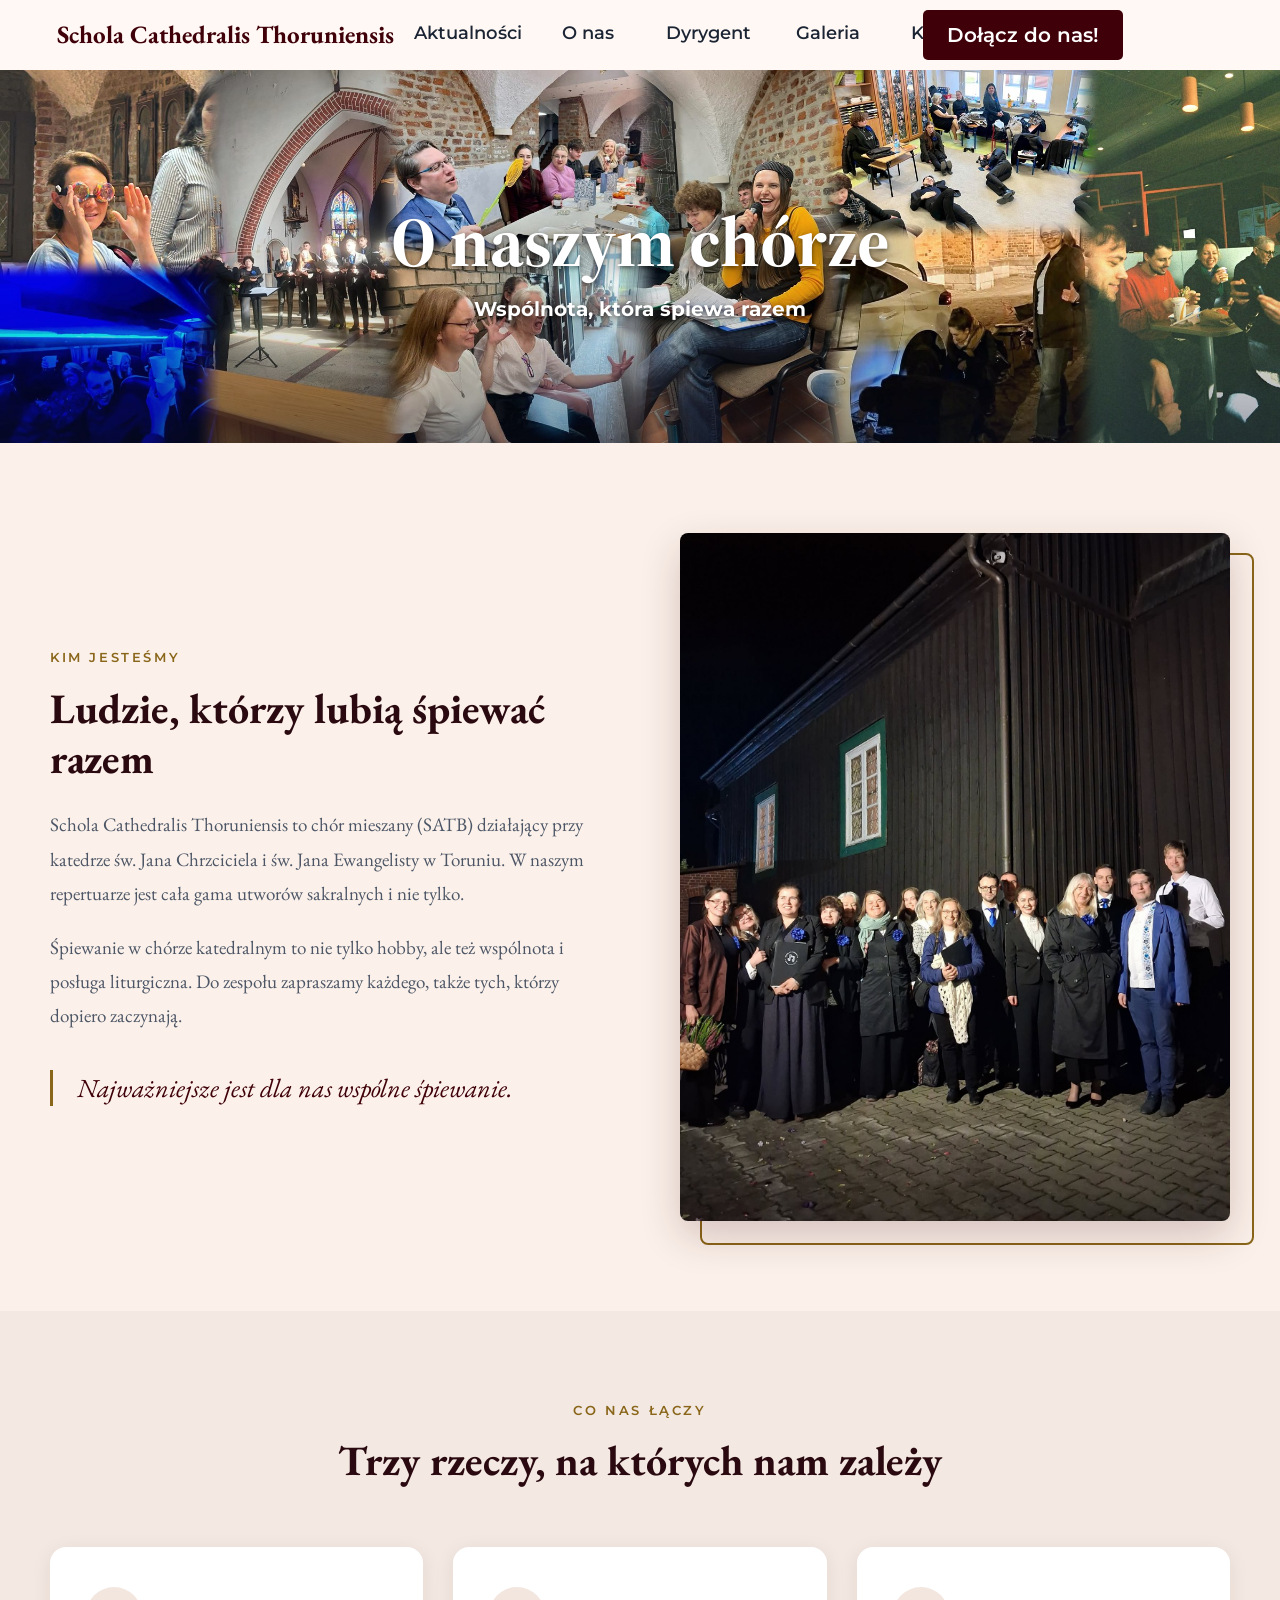
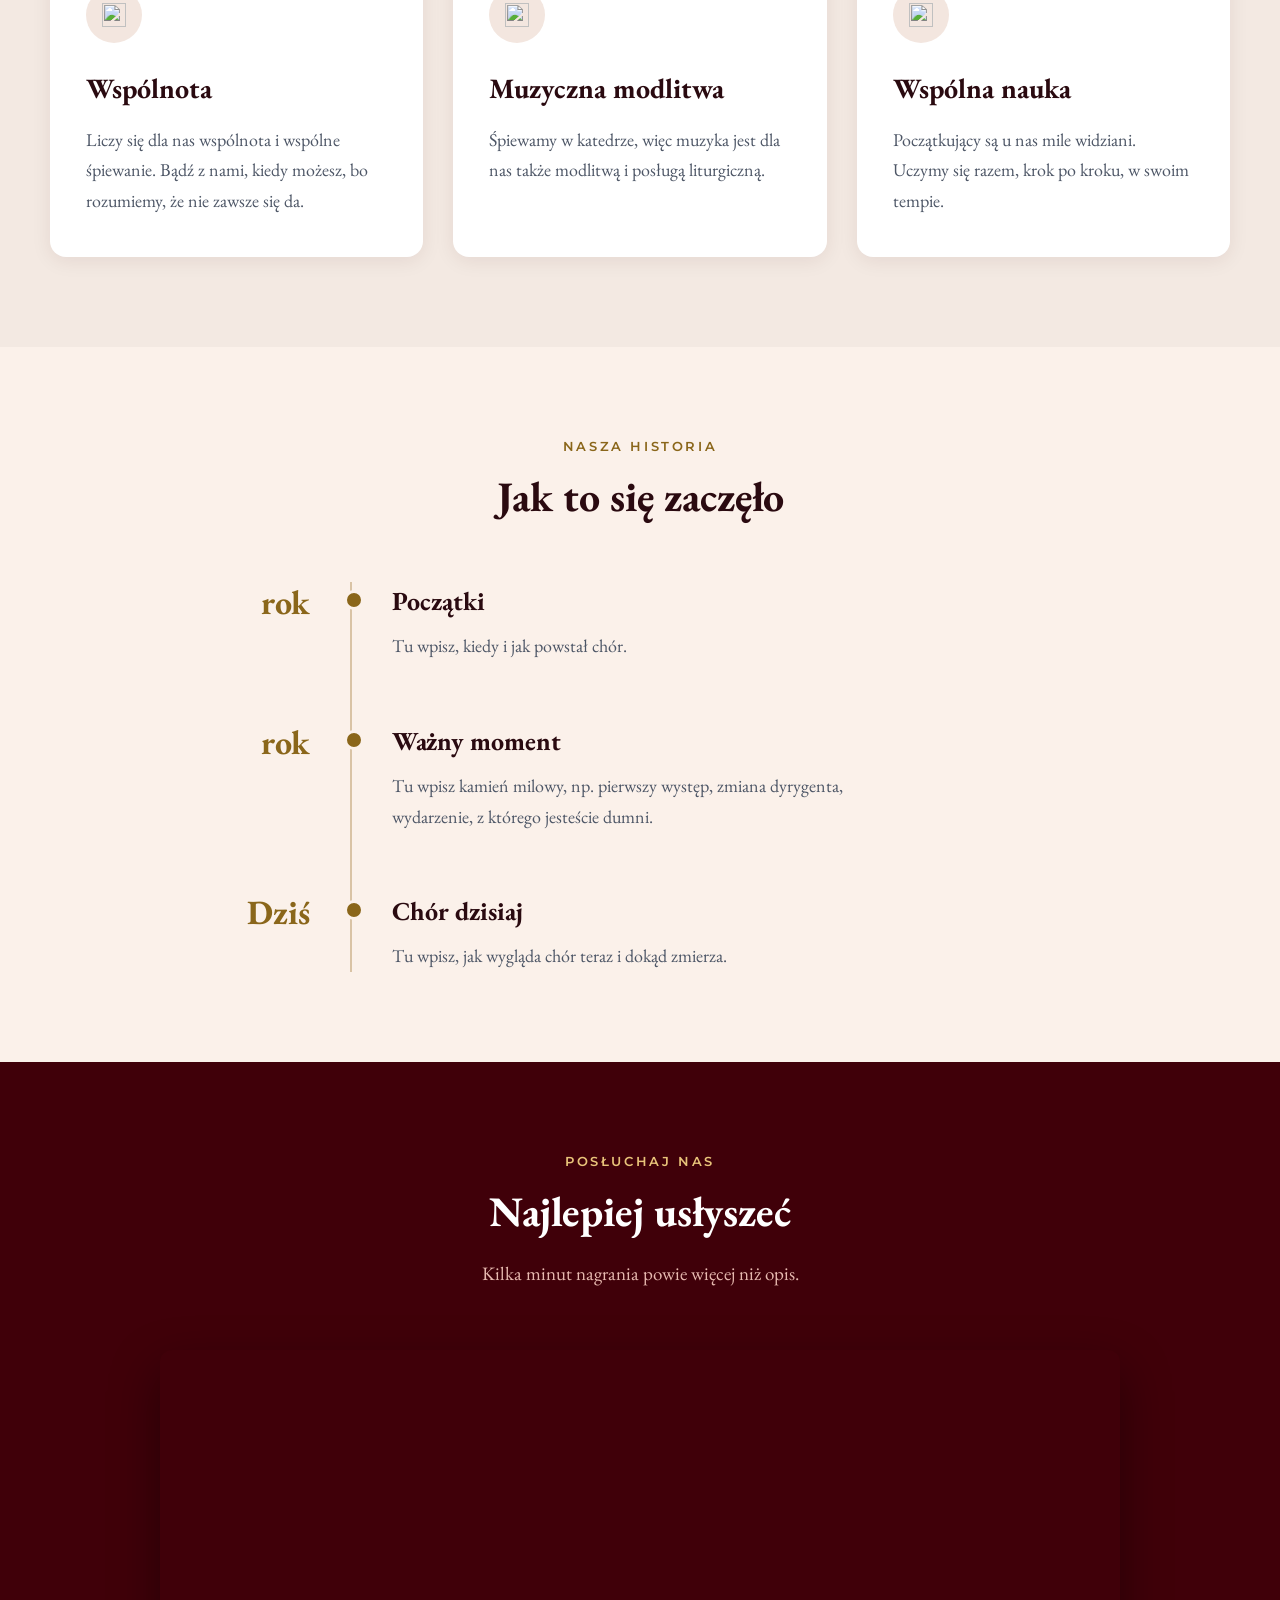
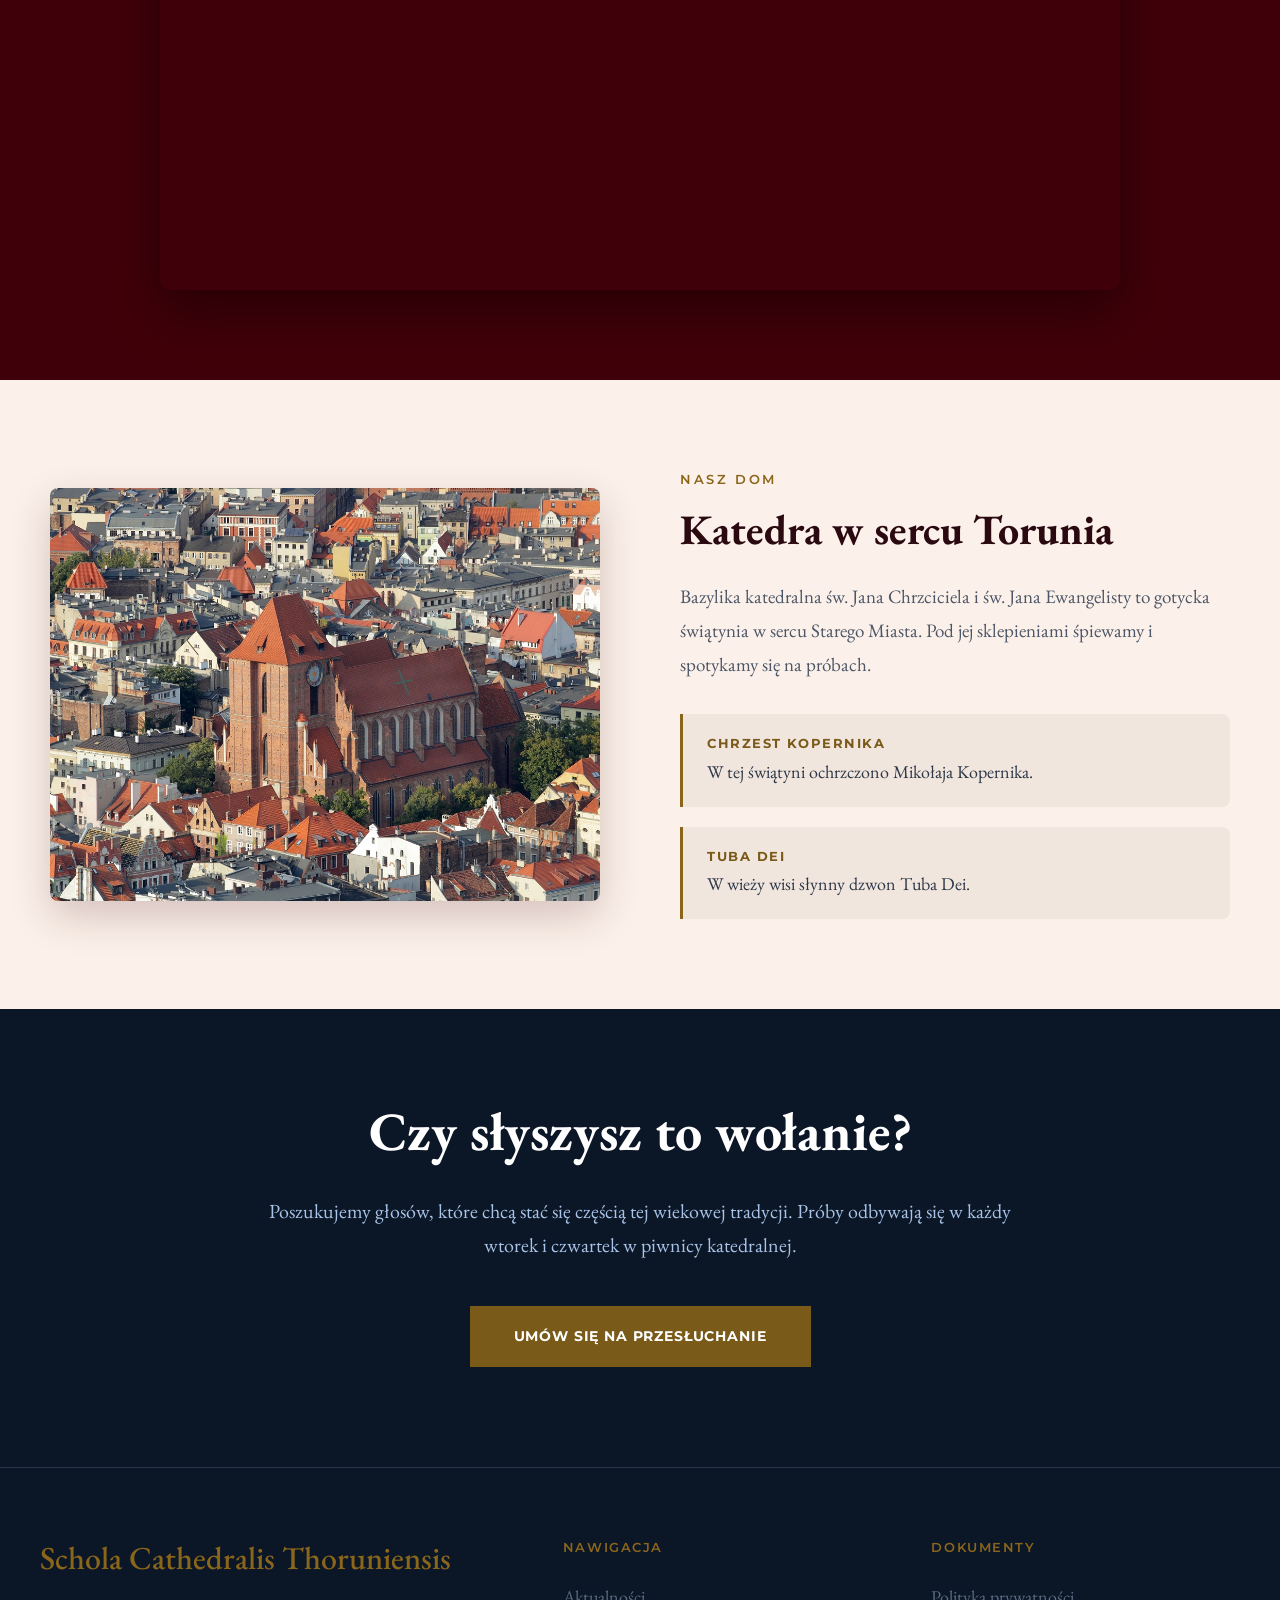
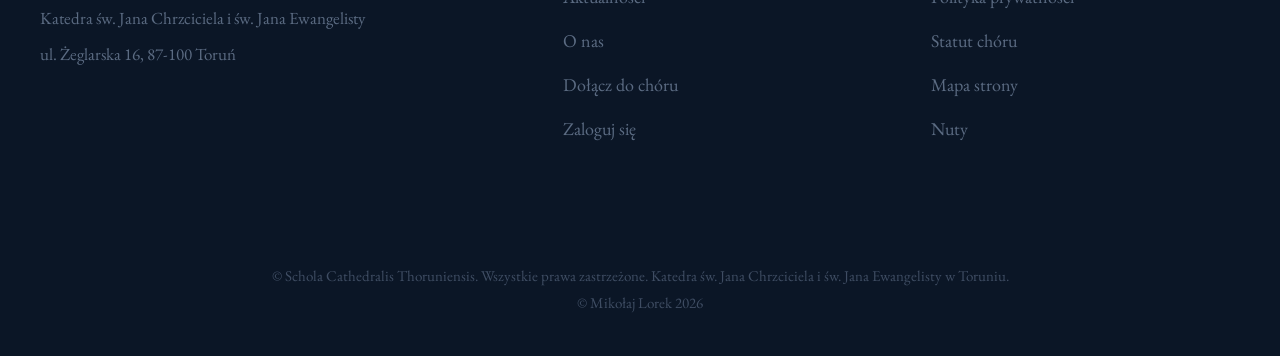
==== commit 18c4815b: "Created a banner for about us subpage and implemented it, small change" ====
--- a/about.html
+++ b/about.html
@@ -44,8 +44,7 @@
         </nav>
     </header>
     <main>
-    <!-- HERO: ta sama struktura co .cta na innych podstronach, tylko statyczne zdjęcie (lżejsza strona) -->
-    <section class="cta">
+    <section class="cta cta-banner">
         <div class="cta-img">
             <img src="assets/images/o-nas.jpg" alt="Chór podczas występu w katedrze">
         </div>
--- a/assets/css/pages/about.css
+++ b/assets/css/pages/about.css
@@ -1,14 +1,20 @@
-/* ==========================================================================
-   PODSTRONA O NAS – prefiks .choir-*
-   (prefiks celowo inny niż .about-*, które masz już na stronie głównej)
-   Hero korzysta z istniejących stylów .cta.
-   1rem = 10px, rozmiar tekstu podany na każdym elemencie (reset)
-   ========================================================================== */
-
-
-/* ==========================================================================
-   WSPÓLNE ELEMENTY
-   ========================================================================== */
+.cta.cta-banner {
+    height: auto;
+}
+
+.cta-banner .cta-img {
+    height: auto;
+}
+
+.cta-banner .cta-img img {
+    height: auto;
+    min-height: 36rem;
+    object-position: 50% 50%;
+}
+
+.cta-banner .cta-img::after {
+    background-color: rgba(42, 10, 16, 0.6);
+}
 
 .choir-label {
     display: block;
@@ -48,11 +54,6 @@
     color: #4d5666;
 }
 
-
-/* ==========================================================================
-   1. KIM JESTEŚMY
-   ========================================================================== */
-
 .choir-intro {
     display: flex;
     flex-direction: row;
@@ -94,7 +95,6 @@
     flex: 1;
 }
 
-/* złota ramka przesunięta za zdjęcie */
 .choir-intro-photo::after {
     content: '';
     position: absolute;
@@ -117,11 +117,6 @@
     box-shadow: 0 1.5rem 4rem rgba(64, 0, 9, 0.2);
 }
 
-
-/* ==========================================================================
-   2. CO NAS ŁĄCZY
-   ========================================================================== */
-
 .choir-values {
     padding: 9rem max(5rem, calc((100% - 1200px) / 2));
     background-color: #F3E9E2;
@@ -173,11 +168,6 @@
     color: #4d5666;
 }
 
-
-/* ==========================================================================
-   3. HISTORIA (oś czasu)
-   ========================================================================== */
-
 .choir-history {
     padding: 9rem max(5rem, calc((100% - 1200px) / 2));
     background-color: #FBF1EA;
@@ -207,7 +197,6 @@
     color: #8a661a;
 }
 
-/* pionowa linia to lewa krawędź treści, kropka leży na niej */
 .choir-timeline-body {
     position: relative;
     flex: 1;
@@ -248,11 +237,6 @@
     color: #4d5666;
 }
 
-
-/* ==========================================================================
-   4. POSŁUCHAJ NAS
-   ========================================================================== */
-
 .choir-listen {
     padding: 9rem max(5rem, calc((100% - 1200px) / 2));
     background-color: #400009;
@@ -284,11 +268,6 @@
     aspect-ratio: 16 / 9;
     border: 0;
 }
-
-
-/* ==========================================================================
-   5. NASZ DOM: KATEDRA
-   ========================================================================== */
 
 .choir-cathedral {
     display: flex;
@@ -358,11 +337,6 @@
     color: #2d3748;
 }
 
-
-/* ==========================================================================
-   RESPONSYWNOŚĆ
-   ========================================================================== */
-
 @media (max-width: 1024px) {
     .choir-intro,
     .choir-cathedral {
@@ -372,7 +346,6 @@
         padding: 6rem 3rem;
     }
 
-    /* na telefonie zdjęcie katedry ma być nad tekstem, tak jak w HTML */
     .choir-intro-photo {
         max-width: 50rem;
         margin: 0 auto 2rem;
@@ -419,7 +392,6 @@
         padding: 3rem 2.4rem;
     }
 
-    /* oś czasu: rok nad treścią */
     .choir-timeline-item {
         flex-direction: column;
     }
